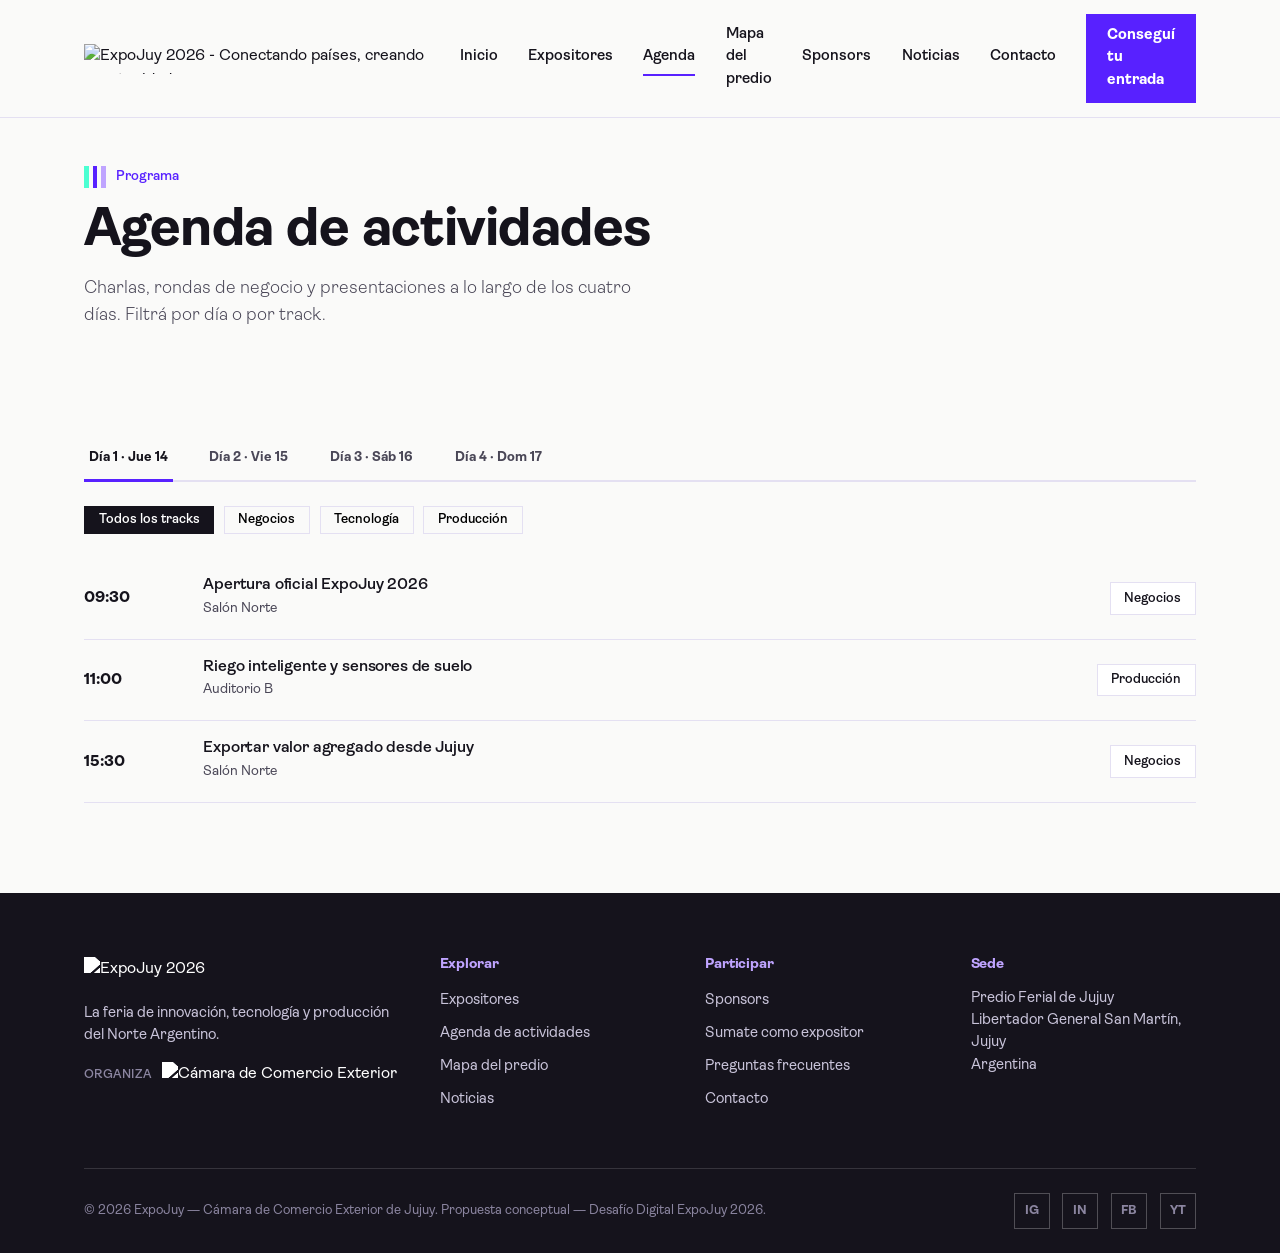
==== agenda.html @ 078ddcbe "feat: ✨ agrega estilos y interactividad" ====
<!doctype html>
<html lang="es">
  <head>
    <meta charset="UTF-8" />
    <meta name="viewport" content="width=device-width, initial-scale=1.0" />
    <title>Agenda de actividades · ExpoJuy 2026</title>
    <meta
      name="description"
      content="Agenda de charlas y actividades de ExpoJuy 2026, día por día."
    />
    <link rel="icon" href="assets/img/logo-iso.png" type="image/png" />
    <link rel="stylesheet" href="css/style.css" />
  </head>
  <body>
    <a class="skip-link" href="#main">Saltar al contenido</a>
    <header class="site-header">
      <div class="header-row">
        <a
          class="logo-link"
          href="index.html"
          aria-label="ExpoJuy 2026 - Inicio"
        >
          <img
            src="assets/img/logo-horizontal.png"
            alt="ExpoJuy 2026 - Conectando países, creando oportunidades"
          />
        </a>
        <nav class="main-nav" id="main-nav">
          <a href="index.html">Inicio</a
          ><a href="expositores.html">Expositores</a
          ><a href="agenda.html" aria-current="page">Agenda</a
          ><a href="mapa.html">Mapa del predio</a
          ><a href="sponsors.html">Sponsors</a
          ><a href="noticias.html">Noticias</a
          ><a href="contacto.html">Contacto</a>
          <a class="nav-cta" href="contacto.html#entradas"
            >Conseguí tu entrada</a
          >
        </nav>
        <button
          class="nav-toggle"
          id="nav-toggle"
          aria-label="Abrir menú"
          aria-expanded="false"
          aria-controls="main-nav"
        >
          <span></span>
        </button>
      </div>
    </header>
    <main id="main">
      <section class="page-head">
        <div class="container">
          <div class="eyebrow">
            <span class="blockmark"
              ><span></span><span></span><span></span
            ></span>
            Programa
          </div>
          <h1>Agenda de actividades</h1>
          <p class="lede">
            Charlas, rondas de negocio y presentaciones a lo largo de los cuatro
            días. Filtrá por día o por track.
          </p>
        </div>
      </section>

      <section class="section">
        <div class="container">
          <div class="day-tabs" id="dayTabs" role="tablist">
            <button
              class="day-tab is-active"
              data-day="1"
              role="tab"
              aria-selected="true"
            >
              Día 1 · Jue 14
            </button>
            <button
              class="day-tab"
              data-day="2"
              role="tab"
              aria-selected="false"
            >
              Día 2 · Vie 15
            </button>
            <button
              class="day-tab"
              data-day="3"
              role="tab"
              aria-selected="false"
            >
              Día 3 · Sáb 16
            </button>
            <button
              class="day-tab"
              data-day="4"
              role="tab"
              aria-selected="false"
            >
              Día 4 · Dom 17
            </button>
          </div>
          <div class="chip-row" id="trackRow" style="margin: 1.5rem 0 0.5rem">
            <button class="chip is-active" data-track="todos">
              Todos los tracks
            </button>
            <button class="chip" data-track="negocios">Negocios</button>
            <button class="chip" data-track="tecnologia">Tecnología</button>
            <button class="chip" data-track="produccion">Producción</button>
          </div>
          <div class="agenda-list" id="agendaList">
            <!-- generado por JS a partir de datos mock -->
          </div>
        </div>
      </section>
    </main>
    <footer class="site-footer">
      <div class="container">
        <div class="footer-grid">
          <div>
            <img
              src="assets/img/logo-horizontal.png"
              alt="ExpoJuy 2026"
              style="
                height: 30px;
                filter: brightness(0) invert(1);
                margin-bottom: 1rem;
              "
            />
            <p>
              La feria de innovación, tecnología y producción del Norte
              Argentino.
            </p>
            <div class="organiza-row">
              <span>Organiza</span>
              <img
                src="assets/img/logo-camcomext.png"
                alt="Cámara de Comercio Exterior de Jujuy"
                style="height: 28px; filter: brightness(0) invert(1)"
              />
            </div>
          </div>
          <div>
            <h4>Explorar</h4>
            <ul>
              <li><a href="expositores.html">Expositores</a></li>
              <li><a href="agenda.html">Agenda de actividades</a></li>
              <li><a href="mapa.html">Mapa del predio</a></li>
              <li><a href="noticias.html">Noticias</a></li>
            </ul>
          </div>
          <div>
            <h4>Participar</h4>
            <ul>
              <li><a href="sponsors.html">Sponsors</a></li>
              <li>
                <a href="contacto.html#expositor">Sumate como expositor</a>
              </li>
              <li><a href="contacto.html#faq">Preguntas frecuentes</a></li>
              <li><a href="contacto.html">Contacto</a></li>
            </ul>
          </div>
          <div>
            <h4>Sede</h4>
            <p>
              Predio Ferial de Jujuy<br />Libertador General San Martín,
              Jujuy<br />Argentina
            </p>
          </div>
        </div>
        <div class="footer-bottom">
          <span
            >© 2026 ExpoJuy — Cámara de Comercio Exterior de Jujuy. Propuesta
            conceptual — Desafío Digital ExpoJuy 2026.</span
          >
          <div class="social-row">
            <a href="#" aria-label="Instagram">IG</a>
            <a href="#" aria-label="LinkedIn">IN</a>
            <a href="#" aria-label="Facebook">FB</a>
            <a href="#" aria-label="YouTube">YT</a>
          </div>
        </div>
      </div>
    </footer>
    <script src="js/main.js"></script>
  </body>
</html>
---- css/style.css ----
@font-face {
  font-family: "Ambit";
  src: url("../assets/fonts/Ambit-Light.otf") format("opentype");
  font-weight: 300;
  font-display: swap;
}
@font-face {
  font-family: "Ambit";
  src: url("../assets/fonts/Ambit-Regular.otf") format("opentype");
  font-weight: 400;
  font-display: swap;
}
@font-face {
  font-family: "Ambit";
  src: url("../assets/fonts/Ambit-SemiBold.otf") format("opentype");
  font-weight: 600;
  font-display: swap;
}
@font-face {
  font-family: "Ambit";
  src: url("../assets/fonts/Ambit-Bold.otf") format("opentype");
  font-weight: 700;
  font-display: swap;
}

:root {
  /* Paleta institucional extraída del isologotipo oficial */
  --mint: #4bffd2;
  --blue: #635cff;
  --violet: #5821ff;
  --lavender: #bfa4ff;
  --camcomext-red: #c1001f;

  --ink: #15131c;
  --ink-soft: #4a4757;
  --paper: #fafaf9;
  --surface: #f1eefb;
  --surface-dark: #1b1824;
  --line: #e4e0f2;

  --radius: 2px;
  --gap: clamp(1rem, 2vw, 2rem);
  --container: 1240px;
  --edge: clamp(1.25rem, 5vw, 4rem);

  --ease: cubic-bezier(0.16, 0.84, 0.44, 1);
}

* {
  box-sizing: border-box;
}
html {
  scroll-behavior: smooth;
}
body {
  margin: 0;
  font-family:
    "Ambit",
    -apple-system,
    sans-serif;
  color: var(--ink);
  background: var(--paper);
  font-weight: 400;
  line-height: 1.5;
  -webkit-font-smoothing: antialiased;
}
img {
  max-width: 100%;
  display: block;
}
a {
  color: inherit;
  text-decoration: none;
}
ul {
  margin: 0;
  padding: 0;
  list-style: none;
}
button {
  font-family: inherit;
  cursor: pointer;
}

.container {
  max-width: var(--container);
  margin: 0 auto;
  padding: 0 var(--edge);
}

h1,
h2,
h3,
h4 {
  font-weight: 700;
  line-height: 1.05;
  margin: 0;
  letter-spacing: -0.01em;
}
h1 {
  font-size: clamp(2.6rem, 6vw, 5.2rem);
}
h2 {
  font-size: clamp(2rem, 4vw, 3.2rem);
}
h3 {
  font-size: clamp(1.3rem, 2vw, 1.7rem);
  font-weight: 600;
}
p {
  margin: 0;
  color: var(--ink-soft);
}
.lede {
  font-size: clamp(1.05rem, 1.4vw, 1.3rem);
  font-weight: 300;
  color: var(--ink-soft);
  max-width: 46ch;
}

.blockmark {
  display: inline-flex;
  gap: 4px;
  width: 22px;
  height: 22px;
}
.blockmark span {
  flex: 1;
}
.blockmark span:nth-child(1) {
  background: var(--mint);
}
.blockmark span:nth-child(2) {
  background: var(--violet);
}
.blockmark span:nth-child(3) {
  background: var(--lavender);
}

/* --- Header --- */
.site-header {
  position: sticky;
  top: 0;
  z-index: 100;
  background: rgba(250, 250, 249, 0.9);
  backdrop-filter: blur(10px);
  border-bottom: 1px solid var(--line);
}
.header-row {
  display: flex;
  align-items: center;
  justify-content: space-between;
  padding: 0.9rem var(--edge);
  max-width: var(--container);
  margin: 0 auto;
}
.logo-link img {
  height: 30px;
  width: auto;
  display: block;
}
.main-nav {
  display: flex;
  gap: 1.9rem;
  align-items: center;
}
.main-nav a {
  font-size: 0.94rem;
  font-weight: 600;
  color: var(--ink);
  padding: 0.3rem 0;
  border-bottom: 2px solid transparent;
  transition: border-color 0.2s var(--ease);
}
.main-nav a:hover,
.main-nav a[aria-current="page"] {
  border-color: var(--violet);
}
.nav-cta {
  background: var(--violet);
  color: #fff !important;
  padding: 0.65rem 1.3rem !important;
  border: none !important;
  font-weight: 700 !important;
}
.nav-cta:hover {
  background: var(--ink);
  border-color: transparent !important;
}
.nav-toggle {
  display: none;
}

@media (max-width: 860px) {
  .main-nav {
    display: none;
    position: fixed;
    inset: 64px 0 0 0;
    background: var(--paper);
    flex-direction: column;
    align-items: flex-start;
    gap: 0;
    padding: 1rem var(--edge);
    overflow-y: auto;
  }
  .main-nav.open {
    display: flex;
  }
  .main-nav a {
    width: 100%;
    padding: 0.9rem 0;
    border-bottom: 1px solid var(--line);
  }
  .nav-toggle {
    display: block;
    background: none;
    border: 2px solid var(--ink);
    width: 40px;
    height: 40px;
    position: relative;
  }
  .nav-toggle span,
  .nav-toggle::before,
  .nav-toggle::after {
    content: "";
    position: absolute;
    left: 9px;
    right: 9px;
    height: 2px;
    background: var(--ink);
  }
  .nav-toggle::before {
    top: 13px;
  }
  .nav-toggle span {
    top: 19px;
    position: absolute;
  }
  .nav-toggle::after {
    top: 25px;
  }
}

/* --- Botones --- */
.btn {
  display: inline-flex;
  align-items: center;
  gap: 0.5rem;
  padding: 0.85rem 1.6rem;
  font-weight: 700;
  font-size: 0.98rem;
  border: 2px solid var(--ink);
  border-radius: var(--radius);
  transition:
    transform 0.18s var(--ease),
    background 0.18s var(--ease),
    color 0.18s var(--ease);
}
.btn-primary {
  background: var(--ink);
  color: #fff;
}
.btn-primary:hover {
  background: var(--violet);
  border-color: var(--violet);
  transform: translateY(-2px);
}
.btn-ghost {
  background: transparent;
  color: var(--ink);
}
.btn-ghost:hover {
  background: var(--ink);
  color: #fff;
  transform: translateY(-2px);
}

/* --- Secciones / util --- */
.section {
  padding: clamp(3rem, 7vw, 6.5rem) 0;
}
.section-dark {
  background: var(--surface-dark);
  color: #fff;
}
.section-dark p {
  color: #c9c4da;
}
.section-tint {
  background: var(--surface);
}
.eyebrow {
  display: flex;
  align-items: center;
  gap: 0.6rem;
  font-weight: 600;
  font-size: 0.85rem;
  color: var(--violet);
  margin-bottom: 0.9rem;
}
.section-head {
  display: flex;
  justify-content: space-between;
  align-items: flex-end;
  gap: 2rem;
  margin-bottom: clamp(2rem, 4vw, 3.2rem);
  flex-wrap: wrap;
}

/* --- Footer --- */
.site-footer {
  background: var(--ink);
  color: #fff;
  padding: 4rem 0 1.5rem;
}
.footer-grid {
  display: grid;
  grid-template-columns: 1.4fr repeat(3, 1fr);
  gap: 2.5rem;
  padding-bottom: 3rem;
  border-bottom: 1px solid rgba(255, 255, 255, 0.14);
}
.footer-grid h4 {
  font-size: 0.9rem;
  color: var(--lavender);
  margin-bottom: 1rem;
  font-weight: 700;
}
.footer-grid a,
.footer-grid p {
  color: #c9c4da;
  font-size: 0.93rem;
}
.footer-grid ul li {
  margin-bottom: 0.55rem;
}
.footer-grid ul a:hover {
  color: var(--mint);
}
.footer-bottom {
  display: flex;
  justify-content: space-between;
  align-items: center;
  padding-top: 1.5rem;
  font-size: 0.82rem;
  color: #8b85a0;
  flex-wrap: wrap;
  gap: 1rem;
}
.social-row {
  display: flex;
  gap: 0.8rem;
}
.social-row a {
  width: 36px;
  height: 36px;
  border: 1px solid rgba(255, 255, 255, 0.25);
  display: flex;
  align-items: center;
  justify-content: center;
  font-size: 0.8rem;
  font-weight: 700;
  transition: all 0.2s var(--ease);
}
.social-row a:hover {
  background: var(--mint);
  color: var(--ink);
  border-color: var(--mint);
}
.organiza-row {
  display: flex;
  align-items: center;
  gap: 0.6rem;
  margin-top: 0.9rem;
}
.organiza-row span {
  font-size: 0.78rem;
  color: #8b85a0;
  text-transform: uppercase;
  letter-spacing: 0.04em;
}

@media (max-width: 780px) {
  .footer-grid {
    grid-template-columns: 1fr 1fr;
  }
}

/* --- Tags/chips --- */
.chip {
  display: inline-block;
  padding: 0.35rem 0.85rem;
  font-size: 0.82rem;
  font-weight: 600;
  border: 1px solid var(--line);
  background: #fff;
}
.chip.is-active {
  background: var(--ink);
  color: #fff;
  border-color: var(--ink);
}

/* --- Skip link accesibilidad --- */
.skip-link {
  position: absolute;
  left: -999px;
  top: 0;
  background: var(--violet);
  color: #fff;
  padding: 1rem;
  z-index: 200;
}
.skip-link:focus {
  left: 0;
}

:focus-visible {
  outline: 3px solid var(--violet);
  outline-offset: 2px;
}

/* BUG: [hidden] perdía contra reglas de display más específicas
   (.expo-modal, etc.) y quedaba visible tapando la página. */
[hidden] {
  display: none !important;
}

.organiza-row {
  display: flex;
  align-items: center;
  gap: 0.6rem;
  margin-top: 0.9rem;
}
.organiza-row span {
  font-size: 0.78rem;
  color: #8b85a0;
  font-weight: 600;
}

@media (prefers-reduced-motion: reduce) {
  *,
  *::before,
  *::after {
    animation-duration: 0.01ms !important;
    transition-duration: 0.01ms !important;
  }
}

/* ============================================================
   Componentes por página
   ============================================================ */

/* --- Hero --- */
.hero {
  padding: clamp(2.5rem, 6vw, 5rem) 0 clamp(2rem, 5vw, 4rem);
}
.hero-grid {
  display: grid;
  grid-template-columns: 1.15fr 0.85fr;
  gap: clamp(2rem, 4vw, 4rem);
  align-items: center;
}
.hero-actions {
  display: flex;
  gap: 1rem;
  margin: 2rem 0;
  flex-wrap: wrap;
}
.hero-stats {
  display: flex;
  gap: clamp(1.5rem, 4vw, 3rem);
  margin-top: 1rem;
  flex-wrap: wrap;
}
.hero-stats div {
  display: flex;
  flex-direction: column;
}
.hero-stats strong {
  font-size: 1.8rem;
  font-weight: 700;
}
.hero-stats span {
  font-size: 0.85rem;
  color: var(--ink-soft);
}
.hero-art {
  position: relative;
  aspect-ratio: 1/1;
}
.art-block {
  position: absolute;
}
.b-mint {
  background: var(--mint);
  width: 34%;
  height: 22%;
  top: 4%;
  left: 4%;
}
.b-violet {
  background: var(--violet);
  width: 34%;
  height: 30%;
  top: 30%;
  left: 4%;
}
.b-lavender {
  background: var(--lavender);
  width: 24%;
  height: 60%;
  top: 4%;
  right: 8%;
}
.b-ink {
  background: var(--ink);
  width: 55%;
  height: 24%;
  bottom: 4%;
  left: 4%;
}
@media (max-width: 900px) {
  .hero-grid {
    grid-template-columns: 1fr;
  }
  .hero-art {
    display: none;
  }
}

/* --- Sobre / valores --- */
/* Mobile-first: una columna por defecto, se abre a 2/3 recién con lugar real */
.about-grid {
  display: grid;
  grid-template-columns: 1fr;
  gap: 1.5rem;
  margin-bottom: 2.5rem;
}
.values-grid {
  display: grid;
  grid-template-columns: 1fr;
  gap: 1px;
  background: var(--line);
  border: 1px solid var(--line);
}
.value-card {
  background: var(--paper);
  padding: 1.8rem;
}
.v-dot {
  display: block;
  width: 14px;
  height: 14px;
  margin-bottom: 1rem;
}
.value-card h3 {
  margin-bottom: 0.4rem;
}
.value-card p {
  font-size: 0.92rem;
}
@media (min-width: 640px) {
  .values-grid {
    grid-template-columns: 1fr 1fr;
  }
}
@media (min-width: 700px) {
  .about-grid {
    grid-template-columns: 1fr 1fr;
    align-items: end;
  }
}
@media (min-width: 900px) {
  .values-grid {
    grid-template-columns: repeat(3, 1fr);
  }
}

/* --- Asistente / chat mock --- */
.assistant-grid {
  display: grid;
  grid-template-columns: 1fr 1fr;
  gap: 3rem;
  align-items: center;
}
.assistant-list {
  margin-top: 1.5rem;
  display: flex;
  flex-direction: column;
  gap: 0.7rem;
}
.assistant-list li {
  font-weight: 600;
  padding: 0.7rem 1rem;
  border-left: 3px solid var(--mint);
  background: rgba(75, 255, 210, 0.08);
  font-size: 0.95rem;
}
.chat-mock {
  background: #221e30;
  border: 1px solid rgba(255, 255, 255, 0.1);
}
.chat-head {
  padding: 1rem 1.2rem;
  border-bottom: 1px solid rgba(255, 255, 255, 0.1);
  font-weight: 700;
  display: flex;
  gap: 0.6rem;
  align-items: center;
}
.chat-body {
  padding: 1.2rem;
  display: flex;
  flex-direction: column;
  gap: 0.8rem;
  min-height: 160px;
}
.msg {
  padding: 0.7rem 1rem;
  font-size: 0.92rem;
  max-width: 85%;
}
.msg-user {
  align-self: flex-end;
  background: var(--violet);
  color: #fff;
}
.msg-bot {
  align-self: flex-start;
  background: #322c46;
  color: #edeafb;
}
.chat-suggestions {
  display: flex;
  gap: 0.6rem;
  padding: 0 1.2rem 1.2rem;
  flex-wrap: wrap;
}
.chat-suggestions button {
  background: transparent;
  border: 1px solid rgba(255, 255, 255, 0.25);
  color: #edeafb;
  padding: 0.5rem 0.9rem;
  font-size: 0.82rem;
  font-family: inherit;
}
.chat-suggestions button:hover {
  border-color: var(--mint);
  color: var(--mint);
}
@media (max-width: 900px) {
  .assistant-grid {
    grid-template-columns: 1fr;
  }
}

/* --- Preview grid --- */
.preview-grid {
  display: grid;
  grid-template-columns: repeat(4, 1fr);
  gap: 1px;
  background: var(--line);
  border: 1px solid var(--line);
}
.preview-card {
  background: var(--paper);
  padding: 2rem 1.6rem;
  transition: background 0.2s var(--ease);
}
.preview-card:hover {
  background: var(--ink);
  color: #fff;
}
.preview-card:hover p {
  color: #c9c4da;
}
.preview-num {
  font-size: 2.4rem;
  font-weight: 700;
  color: var(--violet);
}
.preview-card h3 {
  margin: 0.6rem 0 0.4rem;
}
.preview-card p {
  font-size: 0.9rem;
}
@media (max-width: 900px) {
  .preview-grid {
    grid-template-columns: 1fr 1fr;
  }
}
@media (max-width: 560px) {
  .preview-grid {
    grid-template-columns: 1fr;
  }
}

/* --- News --- */
.news-grid {
  display: grid;
  grid-template-columns: repeat(3, 1fr);
  gap: 1.5rem;
}
.news-grid-full {
  grid-template-columns: repeat(3, 1fr);
}
.news-card {
  display: flex;
  flex-direction: column;
  gap: 0.7rem;
  padding: 1.6rem;
  border: 1px solid var(--line);
  background: var(--paper);
}
.news-card:hover {
  border-color: var(--violet);
}
.news-card h3 {
  font-size: 1.1rem;
}
.news-date {
  font-size: 0.82rem;
  color: var(--ink-soft);
  margin-top: auto;
}
@media (max-width: 900px) {
  .news-grid,
  .news-grid-full {
    grid-template-columns: 1fr 1fr;
  }
}
@media (max-width: 600px) {
  .news-grid,
  .news-grid-full {
    grid-template-columns: 1fr;
  }
}

/* --- CTA band --- */
.cta-band-inner {
  text-align: center;
}
.cta-band-inner .hero-actions {
  justify-content: center;
}
.cta-band h2 {
  margin-bottom: 0.5rem;
}

/* --- Page head (páginas internas) --- */
.page-head {
  padding: 3rem 0 1rem;
}
.page-head h1 {
  margin: 0.6rem 0 1rem;
  font-size: clamp(2.2rem, 4.5vw, 3.4rem);
}

/* --- Expositores --- */
.filter-bar {
  display: flex;
  flex-direction: column;
  gap: 1rem;
  margin-bottom: 2.5rem;
}
.search-input {
  padding: 0.9rem 1.1rem;
  border: 2px solid var(--ink);
  font-size: 1rem;
  font-family: inherit;
  max-width: 420px;
  width: 100%;
}
.chip-row {
  display: flex;
  gap: 0.6rem;
  flex-wrap: wrap;
}
.chip-row .chip {
  background: var(--paper);
  border: 1px solid var(--line);
}
.chip-row .chip:hover {
  border-color: var(--violet);
}
/* BUG: esta regla tenía la misma especificidad que .chip.is-active y,
   por venir después en la hoja de estilos, le ganaba: el chip activo
   se quedaba con fondo claro y texto blanco (invisible). */
.chip-row .chip.is-active {
  background: var(--ink);
  color: #fff;
  border-color: var(--ink);
}
.expo-grid {
  display: grid;
  grid-template-columns: repeat(3, 1fr);
  gap: 1.2rem;
}
.expo-card {
  border: 1px solid var(--line);
  padding: 1.5rem;
  background: var(--paper);
  text-align: left;
  font-family: inherit;
}
.expo-card:hover {
  border-color: var(--violet);
  transform: translateY(-2px);
}
.expo-card .chip {
  margin-bottom: 0.8rem;
  font-size: 0.75rem;
}
.expo-card h3 {
  font-size: 1.05rem;
  margin-bottom: 0.4rem;
}
.expo-card p {
  font-size: 0.87rem;
}
.expo-card .stand-tag {
  display: block;
  margin-top: 0.9rem;
  font-size: 0.8rem;
  font-weight: 700;
  color: var(--violet);
}
.empty-state {
  padding: 3rem 0;
  text-align: center;
  color: var(--ink-soft);
}
@media (max-width: 900px) {
  .expo-grid {
    grid-template-columns: 1fr 1fr;
  }
}
@media (max-width: 600px) {
  .expo-grid {
    grid-template-columns: 1fr;
  }
}

.expo-modal {
  position: fixed;
  inset: 0;
  background: rgba(21, 19, 28, 0.6);
  display: flex;
  align-items: center;
  justify-content: center;
  z-index: 300;
  padding: 1.5rem;
}
.expo-modal-card {
  background: var(--paper);
  max-width: 480px;
  width: 100%;
  padding: 2rem;
  position: relative;
}
.expo-modal-close {
  position: absolute;
  top: 1rem;
  right: 1rem;
  background: none;
  border: none;
  font-size: 1.6rem;
  line-height: 1;
}

/* --- Agenda --- */
.day-tabs {
  display: flex;
  gap: 0.5rem;
  flex-wrap: wrap;
  border-bottom: 2px solid var(--line);
}
.day-tab {
  background: none;
  border: none;
  padding: 0.9rem 0.3rem;
  margin-right: 1.5rem;
  font-family: inherit;
  font-weight: 700;
  color: var(--ink-soft);
  border-bottom: 3px solid transparent;
  margin-bottom: -2px;
}
.day-tab.is-active {
  color: var(--ink);
  border-color: var(--violet);
}
.agenda-list {
  display: flex;
  flex-direction: column;
  margin-top: 1.5rem;
}
.agenda-item {
  display: grid;
  grid-template-columns: 100px 1fr auto;
  gap: 1.2rem;
  align-items: center;
  padding: 1.2rem 0;
  border-bottom: 1px solid var(--line);
}
.agenda-time {
  font-weight: 700;
}
.agenda-item h3 {
  font-size: 1rem;
  margin-bottom: 0.3rem;
}
.agenda-item p {
  font-size: 0.86rem;
}
.agenda-item > .chip {
  justify-self: start;
}
/* BUG: los items de grid se estiran a lo ancho por defecto; el chip
   de track quedaba como una caja gigante en vez de una píldora. */
@media (max-width: 700px) {
  .agenda-item {
    grid-template-columns: 1fr;
    gap: 0.5rem;
  }
  .agenda-item > .chip {
    justify-self: start;
  }
}

/* --- Mapa --- */
.map-layout {
  display: grid;
  grid-template-columns: 1fr 300px;
  gap: 2rem;
  align-items: start;
}
.map-wrap {
  border: 1px solid var(--line);
  background: #fff;
  overflow: hidden;
}
#floorMap {
  width: 100%;
  height: auto;
  display: block;
}
.map-label {
  font-family: "Ambit";
  font-size: 12px;
  font-weight: 700;
  fill: var(--ink-soft);
}
.stand {
  fill: var(--lavender);
  stroke: var(--paper);
  stroke-width: 3;
  cursor: pointer;
  transition: fill 0.15s var(--ease);
}
.stand:hover,
.stand.is-active {
  fill: var(--violet);
}
.stand-auditorio {
  fill: #d8cff7;
}
.stand-auditorio:hover,
.stand-auditorio.is-active {
  fill: var(--blue);
}
.stand-sponsor {
  fill: #e9e5f9;
}
.map-panel {
  border: 1px solid var(--line);
  padding: 1.5rem;
  min-height: 220px;
  position: sticky;
  top: 90px;
}
.map-panel-hint {
  color: var(--ink-soft);
  font-size: 0.9rem;
}
.map-panel h3 {
  margin-bottom: 0.5rem;
}
.map-panel .stand-code {
  display: inline-block;
  font-size: 0.78rem;
  font-weight: 700;
  color: var(--violet);
  margin-bottom: 0.6rem;
}
@media (max-width: 900px) {
  .map-layout {
    grid-template-columns: 1fr;
  }
  .map-panel {
    position: static;
  }
}

/* --- Sponsors --- */
.sponsor-tier {
  margin-bottom: 3rem;
}
.tier-title {
  margin-bottom: 1.2rem;
  padding-bottom: 0.6rem;
  border-bottom: 2px solid var(--line);
}
.tier-platino {
  color: var(--violet);
}
.tier-oro {
  color: var(--blue);
}
.tier-plata {
  color: var(--ink-soft);
}
.sponsor-grid {
  display: grid;
  grid-template-columns: repeat(4, 1fr);
  gap: 1rem;
}
.sponsor-grid-lg {
  grid-template-columns: repeat(2, 1fr);
}
.sponsor-grid-sm {
  grid-template-columns: repeat(6, 1fr);
}
.sponsor-logo {
  border: 1px solid var(--line);
  padding: 2rem 1rem;
  display: flex;
  align-items: center;
  justify-content: center;
  text-align: center;
  font-weight: 700;
  color: var(--ink-soft);
  font-size: 0.85rem;
  background: var(--paper);
}
.sponsor-grid-lg .sponsor-logo {
  padding: 3rem 1.5rem;
  font-size: 1rem;
  color: var(--ink);
}
@media (max-width: 900px) {
  .sponsor-grid,
  .sponsor-grid-sm {
    grid-template-columns: repeat(3, 1fr);
  }
  .sponsor-grid-lg {
    grid-template-columns: 1fr;
  }
}
@media (max-width: 560px) {
  .sponsor-grid,
  .sponsor-grid-sm {
    grid-template-columns: repeat(2, 1fr);
  }
}

/* --- Contacto --- */
.contact-grid {
  display: grid;
  grid-template-columns: 1.3fr 1fr;
  gap: 3rem;
}
.contact-form {
  display: flex;
  flex-direction: column;
  gap: 1.1rem;
}
.contact-form label {
  display: flex;
  flex-direction: column;
  gap: 0.4rem;
  font-weight: 600;
  font-size: 0.92rem;
}
.contact-form input,
.contact-form select,
.contact-form textarea {
  border: 2px solid var(--line);
  padding: 0.75rem 0.9rem;
  font-family: inherit;
  font-size: 0.95rem;
}
.contact-form input:focus,
.contact-form select:focus,
.contact-form textarea:focus {
  border-color: var(--violet);
}
.contact-form button {
  align-self: flex-start;
  margin-top: 0.5rem;
}
.form-note {
  font-size: 0.85rem;
  color: var(--violet);
  font-weight: 600;
}
.contact-info {
  display: flex;
  flex-direction: column;
  gap: 1.8rem;
}
.info-block h4 {
  margin-bottom: 0.4rem;
}
.info-block p {
  font-size: 0.9rem;
}
@media (max-width: 800px) {
  .contact-grid {
    grid-template-columns: 1fr;
  }
}

/* --- FAQ --- */
.faq-list {
  max-width: 760px;
  margin-top: 2rem;
}
.faq-item {
  border-bottom: 1px solid var(--line);
}
.faq-q {
  width: 100%;
  text-align: left;
  background: none;
  border: none;
  padding: 1.2rem 0;
  font-family: inherit;
  font-weight: 700;
  font-size: 1rem;
  display: flex;
  justify-content: space-between;
  align-items: center;
  color: var(--ink);
}
.faq-q::after {
  content: "+";
  font-size: 1.4rem;
  color: var(--violet);
  font-weight: 400;
}
.faq-q[aria-expanded="true"]::after {
  content: "–";
}
.faq-a {
  max-height: 0;
  overflow: hidden;
  transition: max-height 0.25s var(--ease);
}
.faq-a p {
  padding-bottom: 1.2rem;
  font-size: 0.93rem;
  max-width: 60ch;
}
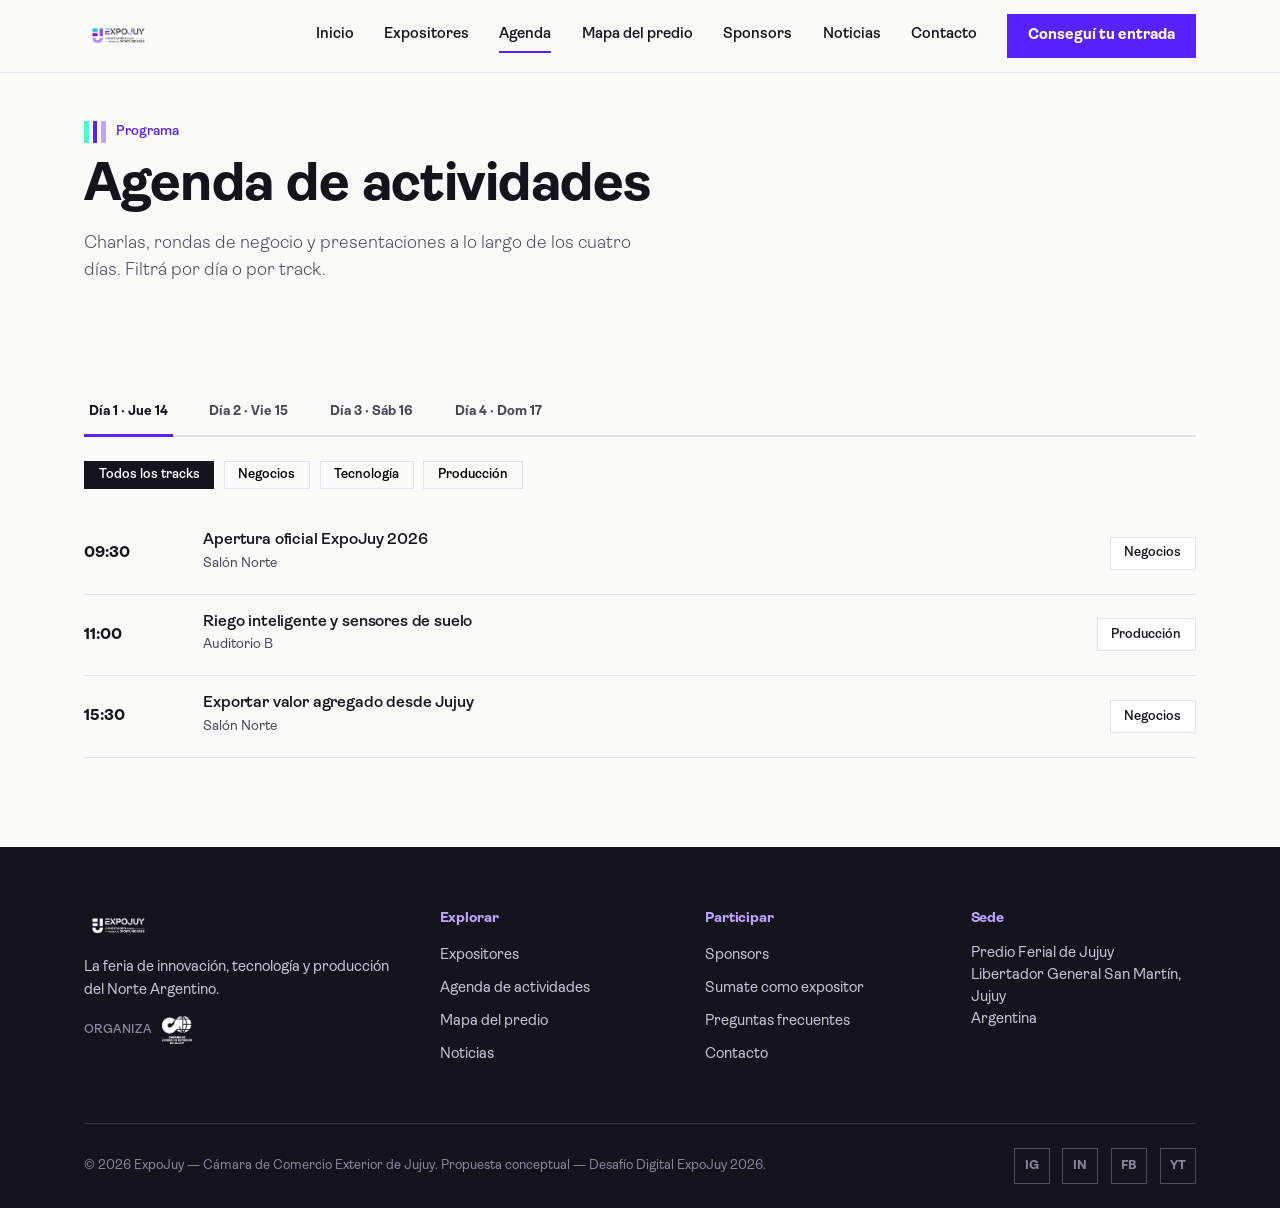
==== commit fc01e666: "agrego propuesta final" ====
--- a/agenda.html
+++ b/agenda.html
@@ -8,7 +8,7 @@
       name="description"
       content="Agenda de charlas y actividades de ExpoJuy 2026, día por día."
     />
-    <link rel="icon" href="assets/img/logo-iso.png" type="image/png" />
+    <link rel="icon" href="assets/img/expojuy26_isologotipo.png" type="image/png" />
     <link rel="stylesheet" href="css/style.css" />
   </head>
   <body>
@@ -21,7 +21,7 @@
           aria-label="ExpoJuy 2026 - Inicio"
         >
           <img
-            src="assets/img/logo-horizontal.png"
+            src="assets/img/expojuy26_horizontal.png"
             alt="ExpoJuy 2026 - Conectando países, creando oportunidades"
           />
         </a>
@@ -120,7 +120,7 @@
         <div class="footer-grid">
           <div>
             <img
-              src="assets/img/logo-horizontal.png"
+              src="assets/img/expojuy26_horizontal.png"
               alt="ExpoJuy 2026"
               style="
                 height: 30px;
@@ -135,7 +135,7 @@
             <div class="organiza-row">
               <span>Organiza</span>
               <img
-                src="assets/img/logo-camcomext.png"
+                src="assets/img/logo_camcomext.png"
                 alt="Cámara de Comercio Exterior de Jujuy"
                 style="height: 28px; filter: brightness(0) invert(1)"
               />
